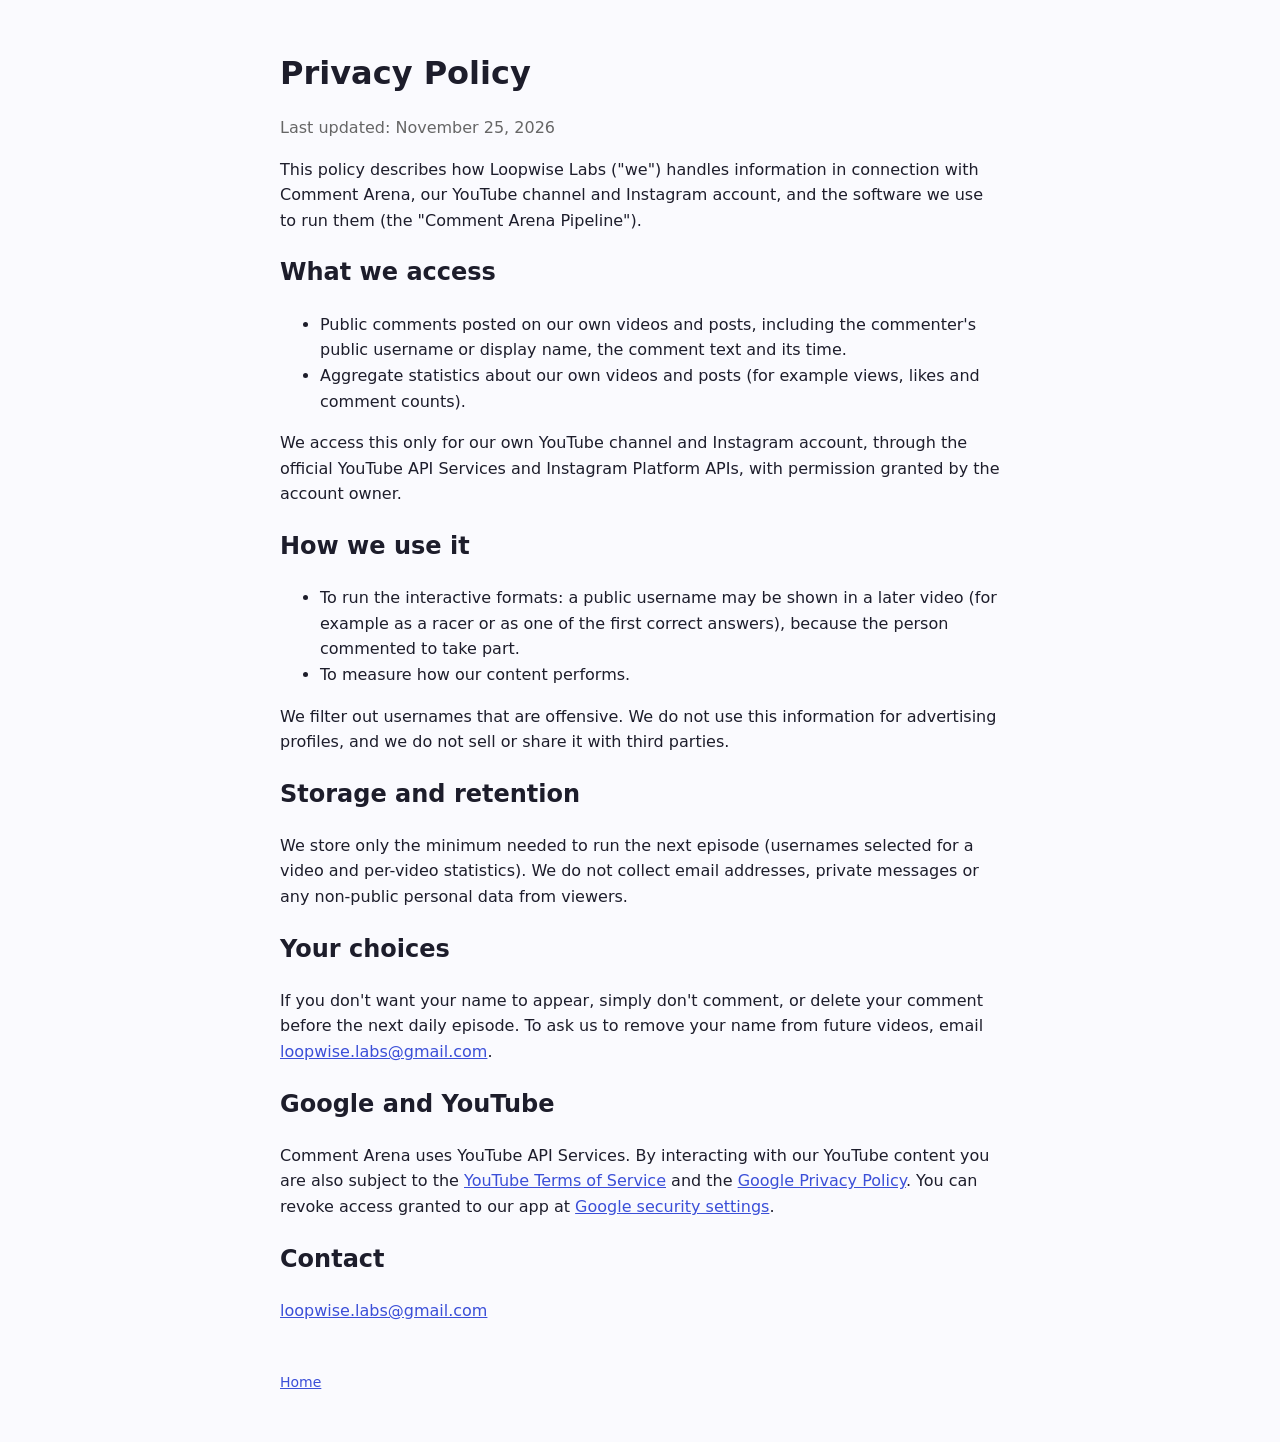
==== privacy.html @ 35a215d4 "Loopwise Labs site: home, privacy policy, terms Co-Authored-By: Claude Opus 5.5 <noreply@anthropic.c" ====
<!DOCTYPE html><html lang="en"><head><meta charset="utf-8"><meta name="viewport" content="width=device-width,initial-scale=1">
<title>Privacy Policy — Loopwise Labs</title><link rel="stylesheet" href="style.css"></head><body>
<h1>Privacy Policy</h1><p class="muted">Last updated: November 25, 2026</p>
<p>This policy describes how Loopwise Labs ("we") handles information in connection with Comment Arena, our YouTube channel and Instagram account, and the software we use to run them (the "Comment Arena Pipeline").</p>
<h2>What we access</h2>
<ul><li>Public comments posted on our own videos and posts, including the commenter's public username or display name, the comment text and its time.</li>
<li>Aggregate statistics about our own videos and posts (for example views, likes and comment counts).</li></ul>
<p>We access this only for our own YouTube channel and Instagram account, through the official YouTube API Services and Instagram Platform APIs, with permission granted by the account owner.</p>
<h2>How we use it</h2>
<ul><li>To run the interactive formats: a public username may be shown in a later video (for example as a racer or as one of the first correct answers), because the person commented to take part.</li>
<li>To measure how our content performs.</li></ul>
<p>We filter out usernames that are offensive. We do not use this information for advertising profiles, and we do not sell or share it with third parties.</p>
<h2>Storage and retention</h2>
<p>We store only the minimum needed to run the next episode (usernames selected for a video and per-video statistics). We do not collect email addresses, private messages or any non-public personal data from viewers.</p>
<h2>Your choices</h2>
<p>If you don't want your name to appear, simply don't comment, or delete your comment before the next daily episode. To ask us to remove your name from future videos, email <a href="mailto:loopwise.labs@gmail.com">loopwise.labs@gmail.com</a>.</p>
<h2>Google and YouTube</h2>
<p>Comment Arena uses YouTube API Services. By interacting with our YouTube content you are also subject to the <a href="https://www.youtube.com/t/terms">YouTube Terms of Service</a> and the <a href="https://policies.google.com/privacy">Google Privacy Policy</a>. You can revoke access granted to our app at <a href="https://security.google.com/settings/security/permissions">Google security settings</a>.</p>
<h2>Contact</h2><p><a href="mailto:loopwise.labs@gmail.com">loopwise.labs@gmail.com</a></p>
<footer><a href="index.html">Home</a></footer></body></html>
---- style.css ----
body{font-family:system-ui,-apple-system,Segoe UI,sans-serif;max-width:720px;margin:48px auto;padding:0 20px;line-height:1.6;color:#1d1d2b;background:#fafafe}
h1{margin-bottom:4px}a{color:#3b4fd8}.muted{color:#666}footer{margin-top:48px;font-size:14px;color:#777}
.card{background:#fff;border:1px solid #e4e4f0;border-radius:12px;padding:20px 24px;margin:20px 0}
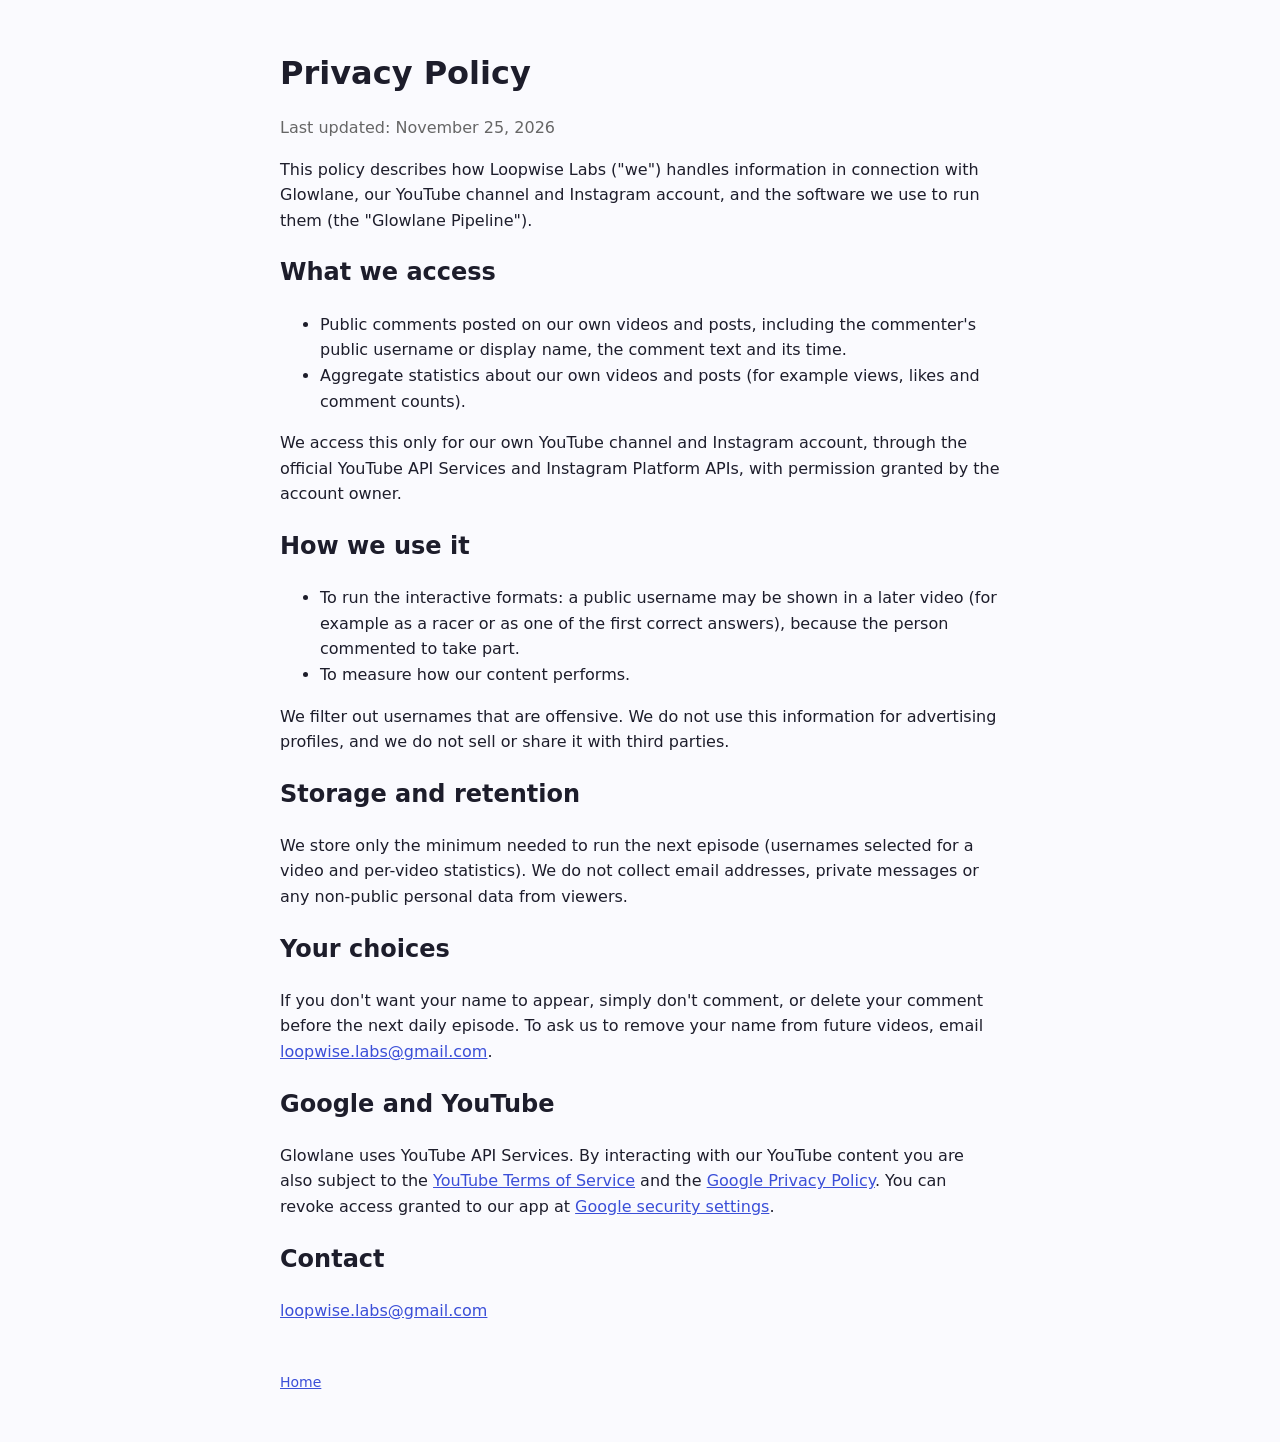
==== commit 6be8e731: "Rebrand site to Glowlane Co-Authored-By: Claude Opus 5.5 <noreply@anthropic.com> Claude-Session: htt" ====
--- a/privacy.html
+++ b/privacy.html
@@ -1,7 +1,7 @@
 <!DOCTYPE html><html lang="en"><head><meta charset="utf-8"><meta name="viewport" content="width=device-width,initial-scale=1">
-<title>Privacy Policy — Loopwise Labs</title><link rel="stylesheet" href="style.css"></head><body>
+<title>Privacy Policy — Loopwise Labs</title><link rel="stylesheet" href="style.css"><link rel="icon" href="favicon.png"><link rel="apple-touch-icon" href="apple-touch-icon.png"></head><body>
 <h1>Privacy Policy</h1><p class="muted">Last updated: November 25, 2026</p>
-<p>This policy describes how Loopwise Labs ("we") handles information in connection with Comment Arena, our YouTube channel and Instagram account, and the software we use to run them (the "Comment Arena Pipeline").</p>
+<p>This policy describes how Loopwise Labs ("we") handles information in connection with Glowlane, our YouTube channel and Instagram account, and the software we use to run them (the "Glowlane Pipeline").</p>
 <h2>What we access</h2>
 <ul><li>Public comments posted on our own videos and posts, including the commenter's public username or display name, the comment text and its time.</li>
 <li>Aggregate statistics about our own videos and posts (for example views, likes and comment counts).</li></ul>
@@ -15,6 +15,6 @@
 <h2>Your choices</h2>
 <p>If you don't want your name to appear, simply don't comment, or delete your comment before the next daily episode. To ask us to remove your name from future videos, email <a href="mailto:loopwise.labs@gmail.com">loopwise.labs@gmail.com</a>.</p>
 <h2>Google and YouTube</h2>
-<p>Comment Arena uses YouTube API Services. By interacting with our YouTube content you are also subject to the <a href="https://www.youtube.com/t/terms">YouTube Terms of Service</a> and the <a href="https://policies.google.com/privacy">Google Privacy Policy</a>. You can revoke access granted to our app at <a href="https://security.google.com/settings/security/permissions">Google security settings</a>.</p>
+<p>Glowlane uses YouTube API Services. By interacting with our YouTube content you are also subject to the <a href="https://www.youtube.com/t/terms">YouTube Terms of Service</a> and the <a href="https://policies.google.com/privacy">Google Privacy Policy</a>. You can revoke access granted to our app at <a href="https://security.google.com/settings/security/permissions">Google security settings</a>.</p>
 <h2>Contact</h2><p><a href="mailto:loopwise.labs@gmail.com">loopwise.labs@gmail.com</a></p>
 <footer><a href="index.html">Home</a></footer></body></html>
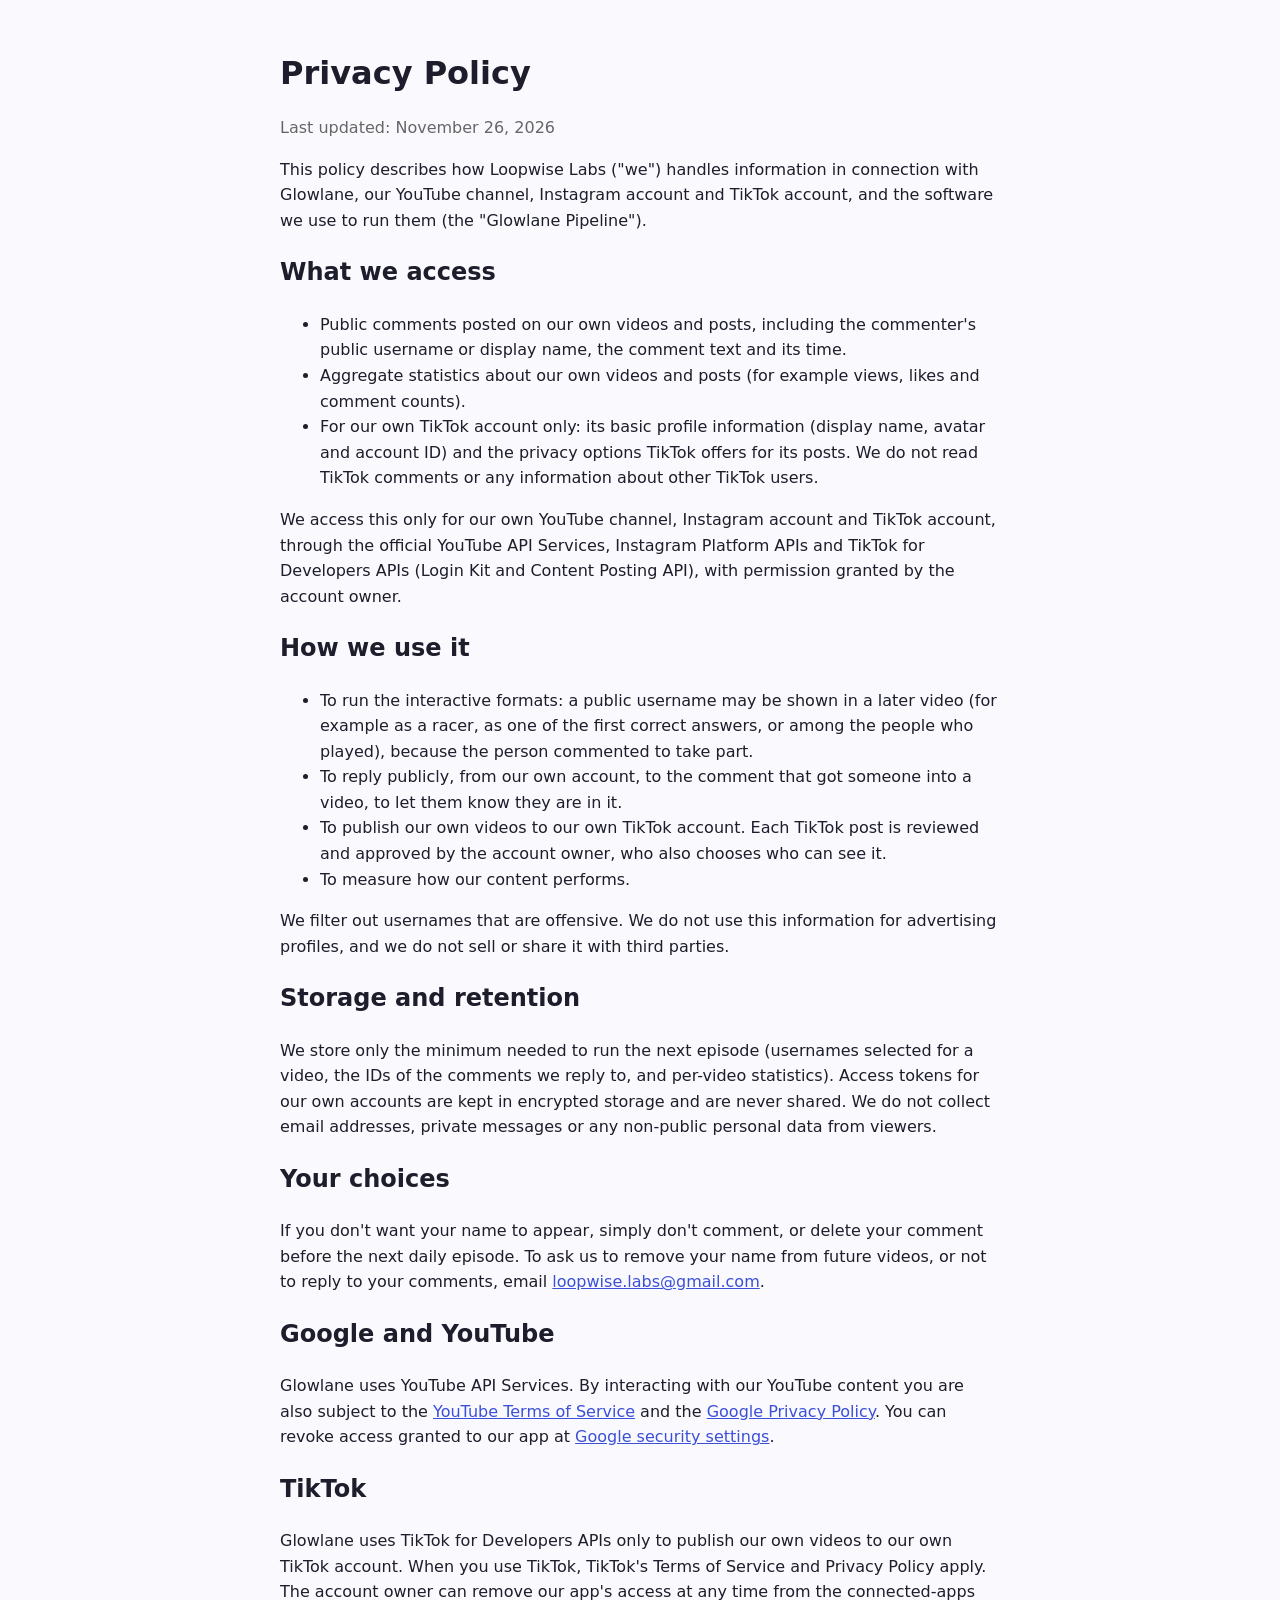
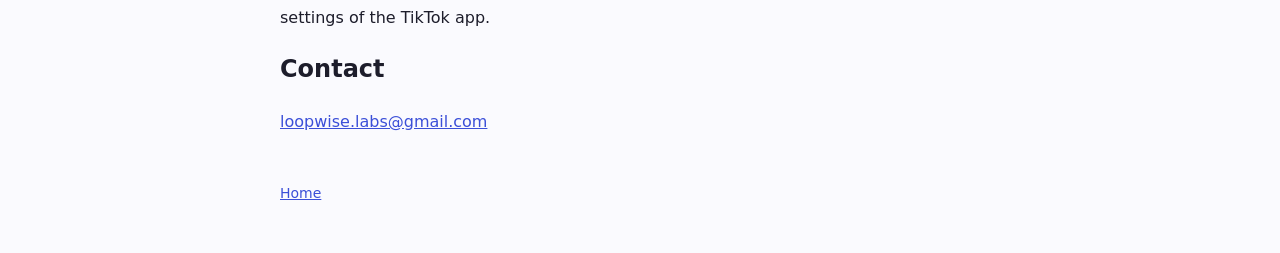
==== commit 32c90028: "Privacy policy: cover TikTok, auto-replies and naming all players Founder-approved update (2026-11-2" ====
--- a/privacy.html
+++ b/privacy.html
@@ -1,20 +1,25 @@
 <!DOCTYPE html><html lang="en"><head><meta charset="utf-8"><meta name="viewport" content="width=device-width,initial-scale=1">
 <title>Privacy Policy — Loopwise Labs</title><link rel="stylesheet" href="style.css"><link rel="icon" href="favicon.png"><link rel="apple-touch-icon" href="apple-touch-icon.png"></head><body>
-<h1>Privacy Policy</h1><p class="muted">Last updated: November 25, 2026</p>
-<p>This policy describes how Loopwise Labs ("we") handles information in connection with Glowlane, our YouTube channel and Instagram account, and the software we use to run them (the "Glowlane Pipeline").</p>
+<h1>Privacy Policy</h1><p class="muted">Last updated: November 26, 2026</p>
+<p>This policy describes how Loopwise Labs ("we") handles information in connection with Glowlane, our YouTube channel, Instagram account and TikTok account, and the software we use to run them (the "Glowlane Pipeline").</p>
 <h2>What we access</h2>
 <ul><li>Public comments posted on our own videos and posts, including the commenter's public username or display name, the comment text and its time.</li>
-<li>Aggregate statistics about our own videos and posts (for example views, likes and comment counts).</li></ul>
-<p>We access this only for our own YouTube channel and Instagram account, through the official YouTube API Services and Instagram Platform APIs, with permission granted by the account owner.</p>
+<li>Aggregate statistics about our own videos and posts (for example views, likes and comment counts).</li>
+<li>For our own TikTok account only: its basic profile information (display name, avatar and account ID) and the privacy options TikTok offers for its posts. We do not read TikTok comments or any information about other TikTok users.</li></ul>
+<p>We access this only for our own YouTube channel, Instagram account and TikTok account, through the official YouTube API Services, Instagram Platform APIs and TikTok for Developers APIs (Login Kit and Content Posting API), with permission granted by the account owner.</p>
 <h2>How we use it</h2>
-<ul><li>To run the interactive formats: a public username may be shown in a later video (for example as a racer or as one of the first correct answers), because the person commented to take part.</li>
+<ul><li>To run the interactive formats: a public username may be shown in a later video (for example as a racer, as one of the first correct answers, or among the people who played), because the person commented to take part.</li>
+<li>To reply publicly, from our own account, to the comment that got someone into a video, to let them know they are in it.</li>
+<li>To publish our own videos to our own TikTok account. Each TikTok post is reviewed and approved by the account owner, who also chooses who can see it.</li>
 <li>To measure how our content performs.</li></ul>
 <p>We filter out usernames that are offensive. We do not use this information for advertising profiles, and we do not sell or share it with third parties.</p>
 <h2>Storage and retention</h2>
-<p>We store only the minimum needed to run the next episode (usernames selected for a video and per-video statistics). We do not collect email addresses, private messages or any non-public personal data from viewers.</p>
+<p>We store only the minimum needed to run the next episode (usernames selected for a video, the IDs of the comments we reply to, and per-video statistics). Access tokens for our own accounts are kept in encrypted storage and are never shared. We do not collect email addresses, private messages or any non-public personal data from viewers.</p>
 <h2>Your choices</h2>
-<p>If you don't want your name to appear, simply don't comment, or delete your comment before the next daily episode. To ask us to remove your name from future videos, email <a href="mailto:loopwise.labs@gmail.com">loopwise.labs@gmail.com</a>.</p>
+<p>If you don't want your name to appear, simply don't comment, or delete your comment before the next daily episode. To ask us to remove your name from future videos, or not to reply to your comments, email <a href="mailto:loopwise.labs@gmail.com">loopwise.labs@gmail.com</a>.</p>
 <h2>Google and YouTube</h2>
 <p>Glowlane uses YouTube API Services. By interacting with our YouTube content you are also subject to the <a href="https://www.youtube.com/t/terms">YouTube Terms of Service</a> and the <a href="https://policies.google.com/privacy">Google Privacy Policy</a>. You can revoke access granted to our app at <a href="https://security.google.com/settings/security/permissions">Google security settings</a>.</p>
+<h2>TikTok</h2>
+<p>Glowlane uses TikTok for Developers APIs only to publish our own videos to our own TikTok account. When you use TikTok, TikTok's Terms of Service and Privacy Policy apply. The account owner can remove our app's access at any time from the connected-apps settings of the TikTok app.</p>
 <h2>Contact</h2><p><a href="mailto:loopwise.labs@gmail.com">loopwise.labs@gmail.com</a></p>
 <footer><a href="index.html">Home</a></footer></body></html>
